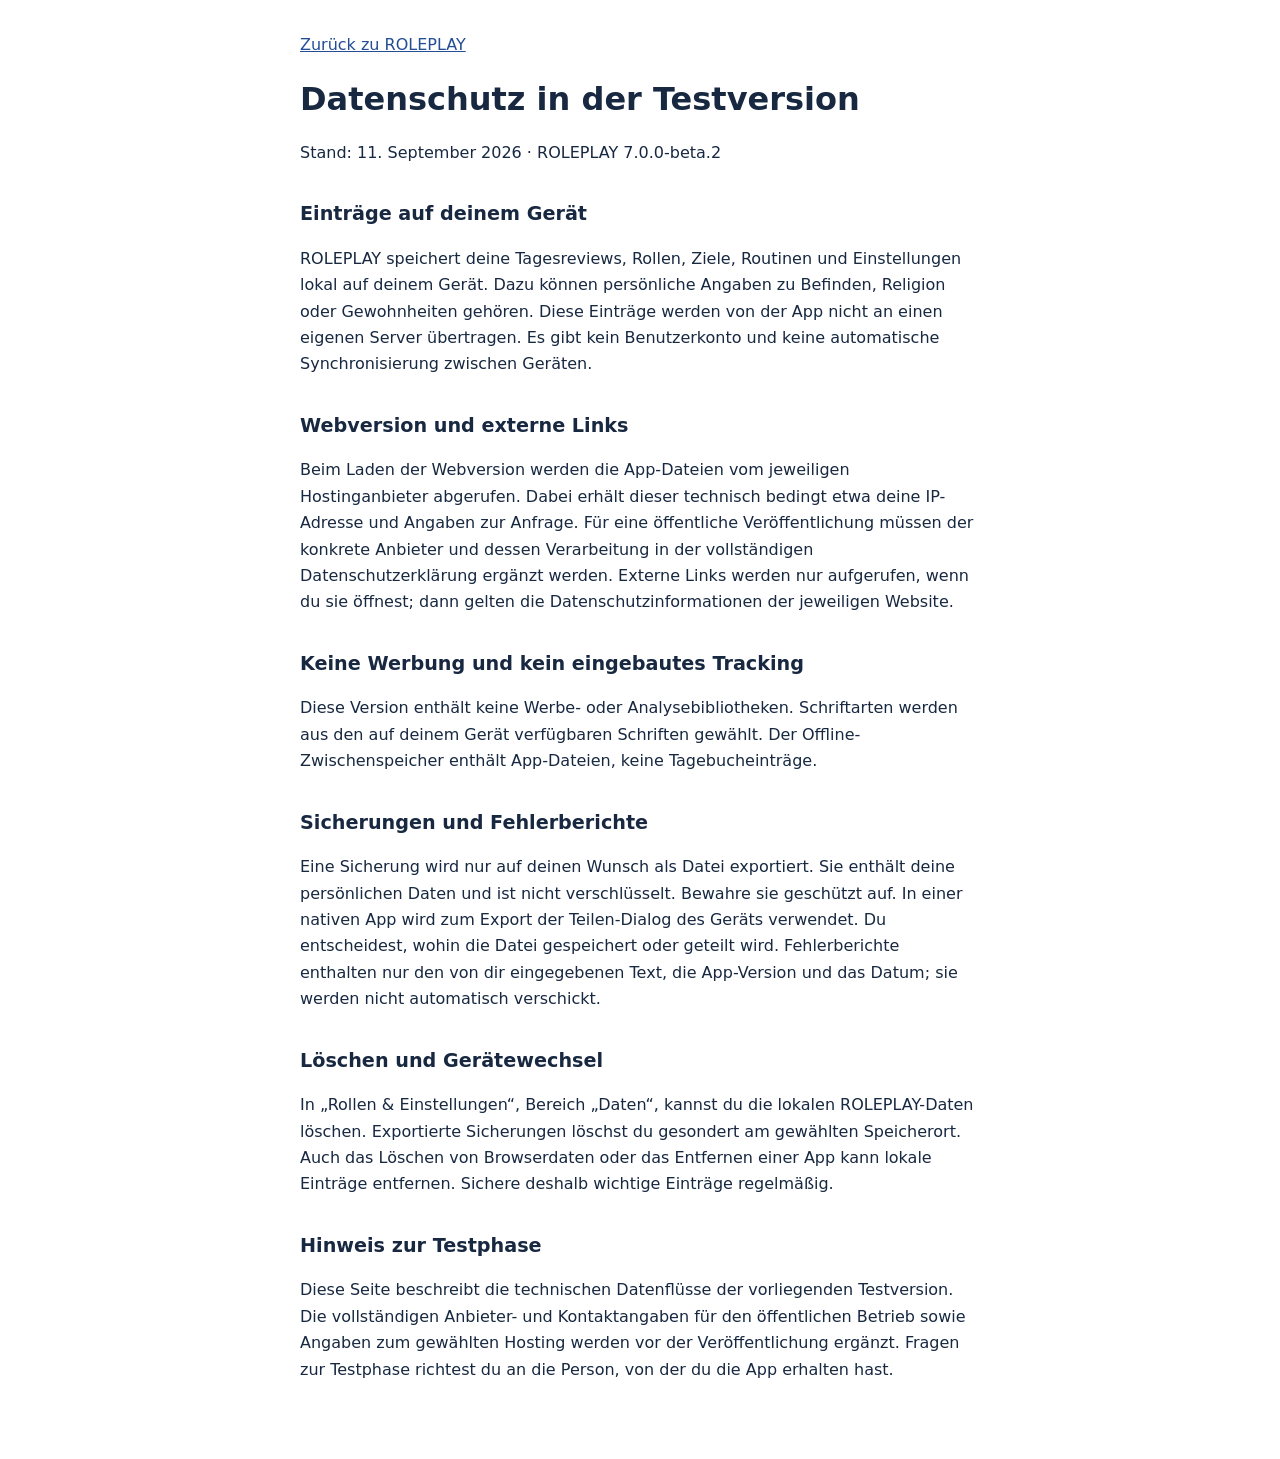
==== privacy.html @ 43131820 "Add files via upload" ====
<!doctype html><html lang="de"><head><meta charset="utf-8"><meta name="viewport" content="width=device-width,initial-scale=1"><title>Datenschutz · ROLEPLAY Testversion</title><style>body{max-width:680px;margin:0 auto;padding:32px 22px 60px;font-family:Futura,system-ui,sans-serif;line-height:1.65;color:#172840}h1{line-height:1.2}h2{margin-top:2rem;font-size:1.2rem}a{color:#234d94}</style></head><body><a href="index.html">Zurück zu ROLEPLAY</a><h1>Datenschutz in der Testversion</h1><p>Stand: 11. September 2026 · ROLEPLAY 7.0.0-beta.2</p><h2>Einträge auf deinem Gerät</h2><p>ROLEPLAY speichert deine Tagesreviews, Rollen, Ziele, Routinen und Einstellungen lokal auf deinem Gerät. Dazu können persönliche Angaben zu Befinden, Religion oder Gewohnheiten gehören. Diese Einträge werden von der App nicht an einen eigenen Server übertragen. Es gibt kein Benutzerkonto und keine automatische Synchronisierung zwischen Geräten.</p><h2>Webversion und externe Links</h2><p>Beim Laden der Webversion werden die App-Dateien vom jeweiligen Hostinganbieter abgerufen. Dabei erhält dieser technisch bedingt etwa deine IP-Adresse und Angaben zur Anfrage. Für eine öffentliche Veröffentlichung müssen der konkrete Anbieter und dessen Verarbeitung in der vollständigen Datenschutzerklärung ergänzt werden. Externe Links werden nur aufgerufen, wenn du sie öffnest; dann gelten die Datenschutzinformationen der jeweiligen Website.</p><h2>Keine Werbung und kein eingebautes Tracking</h2><p>Diese Version enthält keine Werbe- oder Analysebibliotheken. Schriftarten werden aus den auf deinem Gerät verfügbaren Schriften gewählt. Der Offline-Zwischenspeicher enthält App-Dateien, keine Tagebucheinträge.</p><h2>Sicherungen und Fehlerberichte</h2><p>Eine Sicherung wird nur auf deinen Wunsch als Datei exportiert. Sie enthält deine persönlichen Daten und ist nicht verschlüsselt. Bewahre sie geschützt auf. In einer nativen App wird zum Export der Teilen-Dialog des Geräts verwendet. Du entscheidest, wohin die Datei gespeichert oder geteilt wird. Fehlerberichte enthalten nur den von dir eingegebenen Text, die App-Version und das Datum; sie werden nicht automatisch verschickt.</p><h2>Löschen und Gerätewechsel</h2><p>In „Rollen & Einstellungen“, Bereich „Daten“, kannst du die lokalen ROLEPLAY-Daten löschen. Exportierte Sicherungen löschst du gesondert am gewählten Speicherort. Auch das Löschen von Browserdaten oder das Entfernen einer App kann lokale Einträge entfernen. Sichere deshalb wichtige Einträge regelmäßig.</p><h2>Hinweis zur Testphase</h2><p>Diese Seite beschreibt die technischen Datenflüsse der vorliegenden Testversion. Die vollständigen Anbieter- und Kontaktangaben für den öffentlichen Betrieb sowie Angaben zum gewählten Hosting werden vor der Veröffentlichung ergänzt. Fragen zur Testphase richtest du an die Person, von der du die App erhalten hast.</p></body></html>
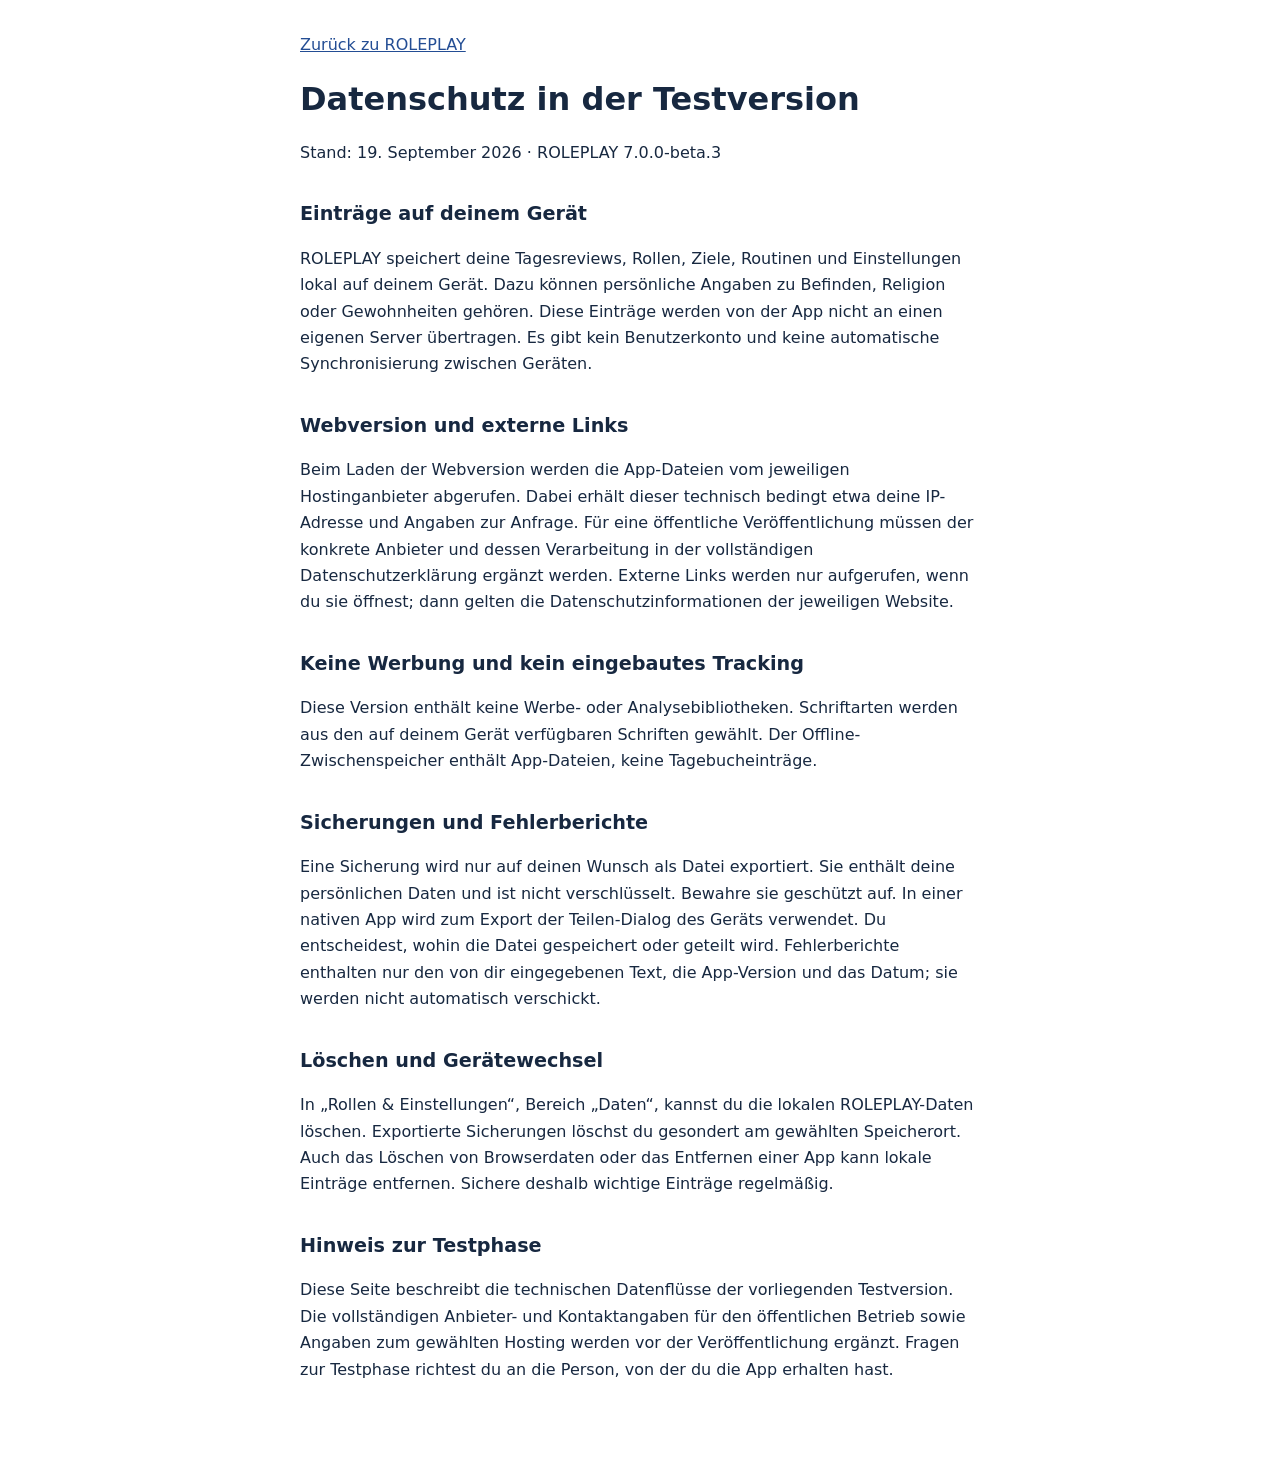
==== commit b468ce63: "Add files via upload" ====
--- a/privacy.html
+++ b/privacy.html
@@ -1 +1 @@
-<!doctype html><html lang="de"><head><meta charset="utf-8"><meta name="viewport" content="width=device-width,initial-scale=1"><title>Datenschutz · ROLEPLAY Testversion</title><style>body{max-width:680px;margin:0 auto;padding:32px 22px 60px;font-family:Futura,system-ui,sans-serif;line-height:1.65;color:#172840}h1{line-height:1.2}h2{margin-top:2rem;font-size:1.2rem}a{color:#234d94}</style></head><body><a href="index.html">Zurück zu ROLEPLAY</a><h1>Datenschutz in der Testversion</h1><p>Stand: 11. September 2026 · ROLEPLAY 7.0.0-beta.2</p><h2>Einträge auf deinem Gerät</h2><p>ROLEPLAY speichert deine Tagesreviews, Rollen, Ziele, Routinen und Einstellungen lokal auf deinem Gerät. Dazu können persönliche Angaben zu Befinden, Religion oder Gewohnheiten gehören. Diese Einträge werden von der App nicht an einen eigenen Server übertragen. Es gibt kein Benutzerkonto und keine automatische Synchronisierung zwischen Geräten.</p><h2>Webversion und externe Links</h2><p>Beim Laden der Webversion werden die App-Dateien vom jeweiligen Hostinganbieter abgerufen. Dabei erhält dieser technisch bedingt etwa deine IP-Adresse und Angaben zur Anfrage. Für eine öffentliche Veröffentlichung müssen der konkrete Anbieter und dessen Verarbeitung in der vollständigen Datenschutzerklärung ergänzt werden. Externe Links werden nur aufgerufen, wenn du sie öffnest; dann gelten die Datenschutzinformationen der jeweiligen Website.</p><h2>Keine Werbung und kein eingebautes Tracking</h2><p>Diese Version enthält keine Werbe- oder Analysebibliotheken. Schriftarten werden aus den auf deinem Gerät verfügbaren Schriften gewählt. Der Offline-Zwischenspeicher enthält App-Dateien, keine Tagebucheinträge.</p><h2>Sicherungen und Fehlerberichte</h2><p>Eine Sicherung wird nur auf deinen Wunsch als Datei exportiert. Sie enthält deine persönlichen Daten und ist nicht verschlüsselt. Bewahre sie geschützt auf. In einer nativen App wird zum Export der Teilen-Dialog des Geräts verwendet. Du entscheidest, wohin die Datei gespeichert oder geteilt wird. Fehlerberichte enthalten nur den von dir eingegebenen Text, die App-Version und das Datum; sie werden nicht automatisch verschickt.</p><h2>Löschen und Gerätewechsel</h2><p>In „Rollen & Einstellungen“, Bereich „Daten“, kannst du die lokalen ROLEPLAY-Daten löschen. Exportierte Sicherungen löschst du gesondert am gewählten Speicherort. Auch das Löschen von Browserdaten oder das Entfernen einer App kann lokale Einträge entfernen. Sichere deshalb wichtige Einträge regelmäßig.</p><h2>Hinweis zur Testphase</h2><p>Diese Seite beschreibt die technischen Datenflüsse der vorliegenden Testversion. Die vollständigen Anbieter- und Kontaktangaben für den öffentlichen Betrieb sowie Angaben zum gewählten Hosting werden vor der Veröffentlichung ergänzt. Fragen zur Testphase richtest du an die Person, von der du die App erhalten hast.</p></body></html>
+<!doctype html><html lang="de"><head><meta charset="utf-8"><meta name="viewport" content="width=device-width,initial-scale=1"><title>Datenschutz · ROLEPLAY Testversion</title><style>body{max-width:680px;margin:0 auto;padding:32px 22px 60px;font-family:Futura,system-ui,sans-serif;line-height:1.65;color:#172840}h1{line-height:1.2}h2{margin-top:2rem;font-size:1.2rem}a{color:#234d94}</style></head><body><a href="index.html">Zurück zu ROLEPLAY</a><h1>Datenschutz in der Testversion</h1><p>Stand: 19. September 2026 · ROLEPLAY 7.0.0-beta.3</p><h2>Einträge auf deinem Gerät</h2><p>ROLEPLAY speichert deine Tagesreviews, Rollen, Ziele, Routinen und Einstellungen lokal auf deinem Gerät. Dazu können persönliche Angaben zu Befinden, Religion oder Gewohnheiten gehören. Diese Einträge werden von der App nicht an einen eigenen Server übertragen. Es gibt kein Benutzerkonto und keine automatische Synchronisierung zwischen Geräten.</p><h2>Webversion und externe Links</h2><p>Beim Laden der Webversion werden die App-Dateien vom jeweiligen Hostinganbieter abgerufen. Dabei erhält dieser technisch bedingt etwa deine IP-Adresse und Angaben zur Anfrage. Für eine öffentliche Veröffentlichung müssen der konkrete Anbieter und dessen Verarbeitung in der vollständigen Datenschutzerklärung ergänzt werden. Externe Links werden nur aufgerufen, wenn du sie öffnest; dann gelten die Datenschutzinformationen der jeweiligen Website.</p><h2>Keine Werbung und kein eingebautes Tracking</h2><p>Diese Version enthält keine Werbe- oder Analysebibliotheken. Schriftarten werden aus den auf deinem Gerät verfügbaren Schriften gewählt. Der Offline-Zwischenspeicher enthält App-Dateien, keine Tagebucheinträge.</p><h2>Sicherungen und Fehlerberichte</h2><p>Eine Sicherung wird nur auf deinen Wunsch als Datei exportiert. Sie enthält deine persönlichen Daten und ist nicht verschlüsselt. Bewahre sie geschützt auf. In einer nativen App wird zum Export der Teilen-Dialog des Geräts verwendet. Du entscheidest, wohin die Datei gespeichert oder geteilt wird. Fehlerberichte enthalten nur den von dir eingegebenen Text, die App-Version und das Datum; sie werden nicht automatisch verschickt.</p><h2>Löschen und Gerätewechsel</h2><p>In „Rollen & Einstellungen“, Bereich „Daten“, kannst du die lokalen ROLEPLAY-Daten löschen. Exportierte Sicherungen löschst du gesondert am gewählten Speicherort. Auch das Löschen von Browserdaten oder das Entfernen einer App kann lokale Einträge entfernen. Sichere deshalb wichtige Einträge regelmäßig.</p><h2>Hinweis zur Testphase</h2><p>Diese Seite beschreibt die technischen Datenflüsse der vorliegenden Testversion. Die vollständigen Anbieter- und Kontaktangaben für den öffentlichen Betrieb sowie Angaben zum gewählten Hosting werden vor der Veröffentlichung ergänzt. Fragen zur Testphase richtest du an die Person, von der du die App erhalten hast.</p></body></html>
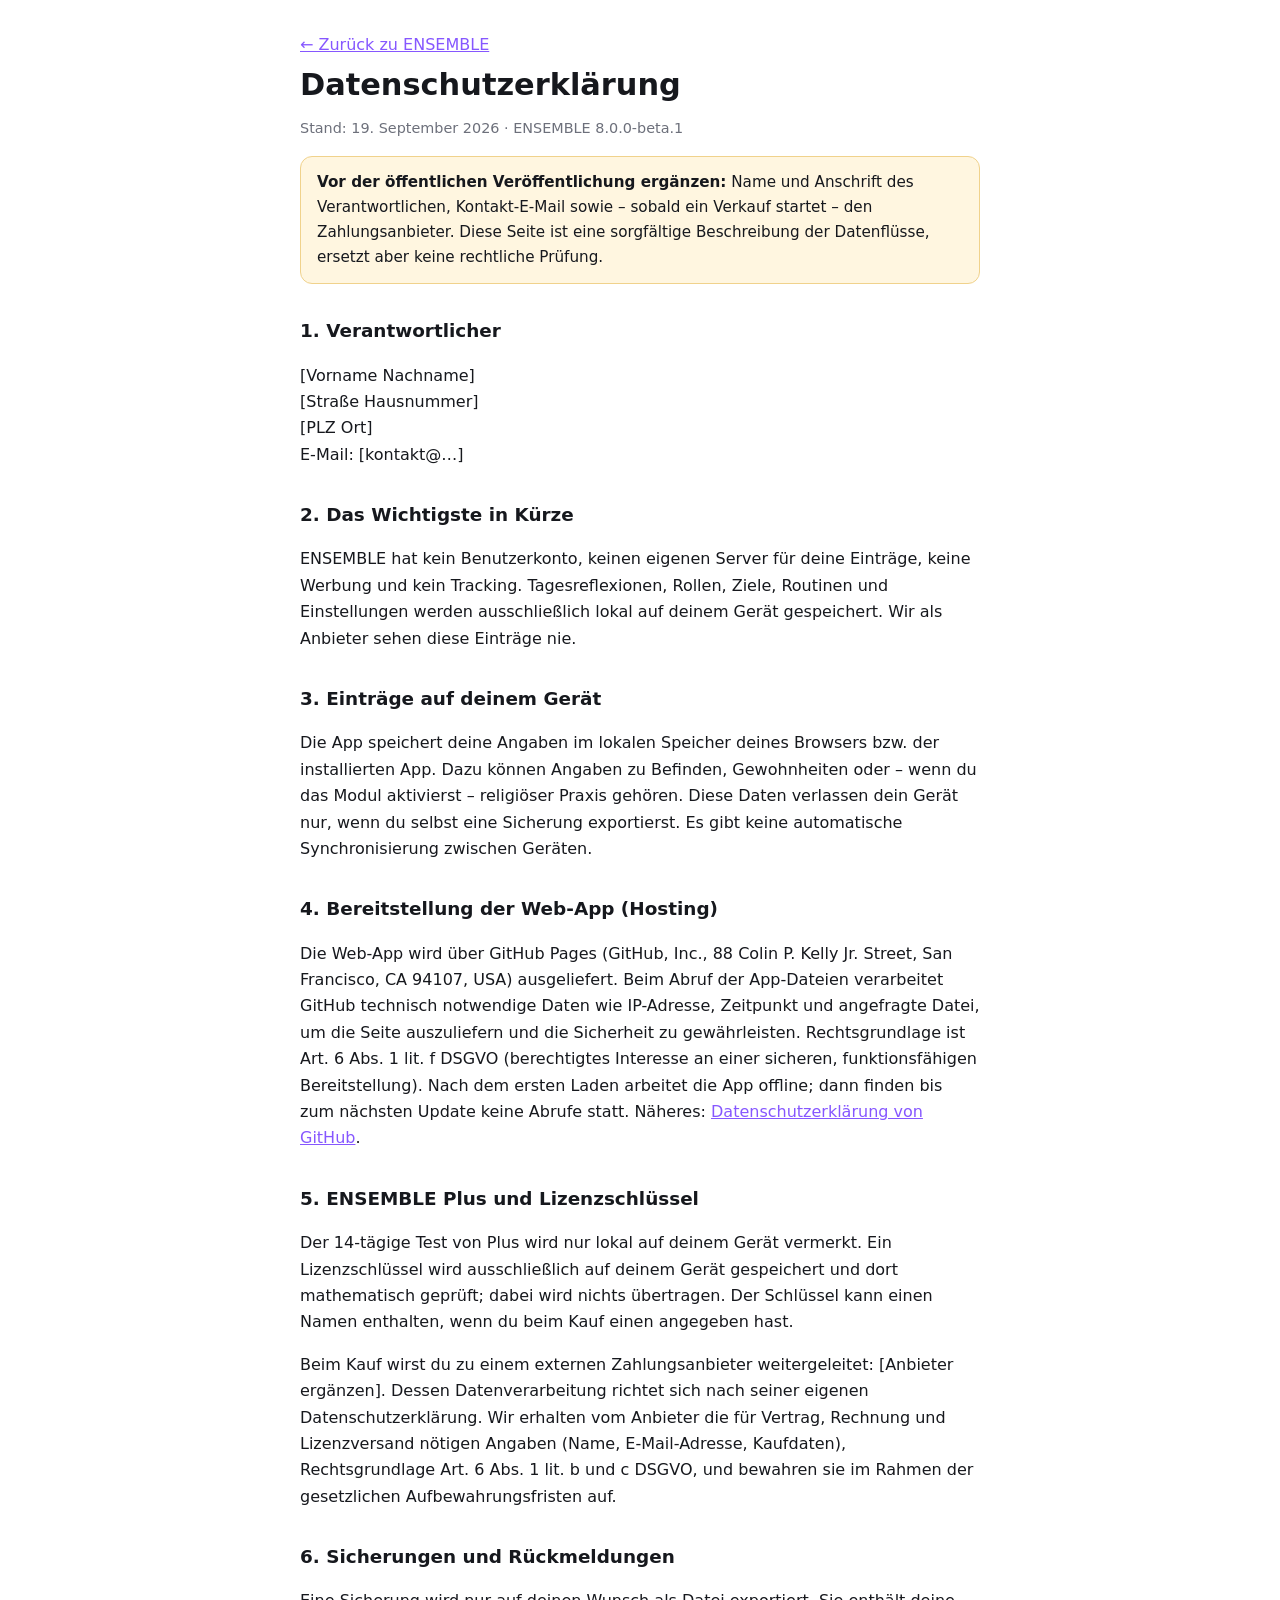
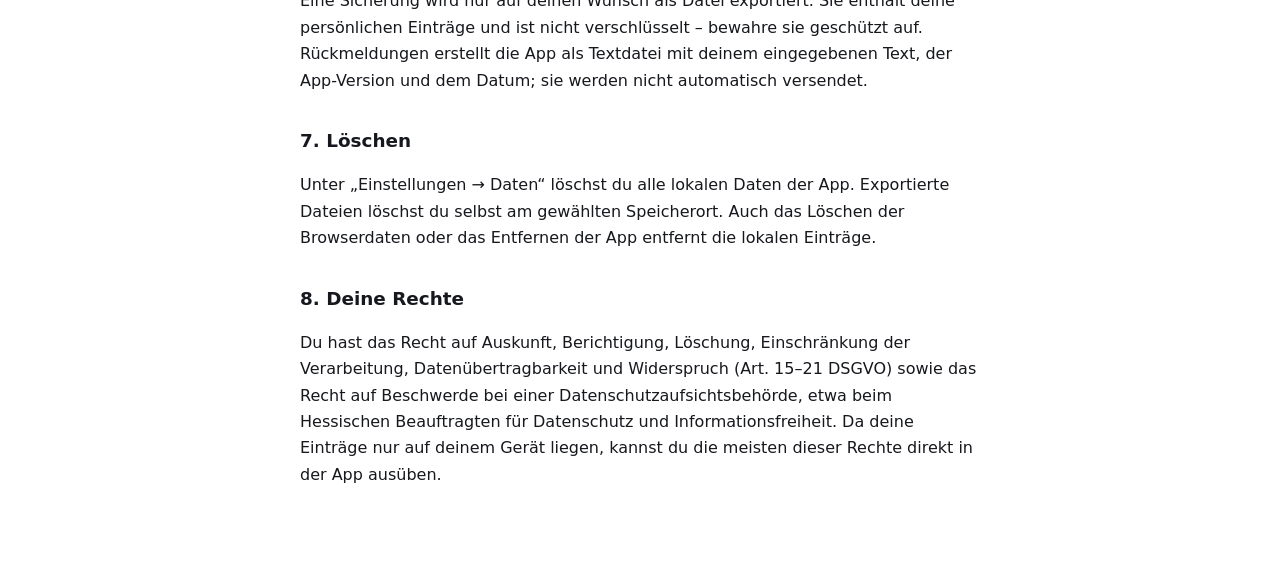
==== commit 93ca8e8a: "Add files via upload" ====
--- a/privacy.html
+++ b/privacy.html
@@ -1 +1,45 @@
-<!doctype html><html lang="de"><head><meta charset="utf-8"><meta name="viewport" content="width=device-width,initial-scale=1"><title>Datenschutz · ROLEPLAY Testversion</title><style>body{max-width:680px;margin:0 auto;padding:32px 22px 60px;font-family:Futura,system-ui,sans-serif;line-height:1.65;color:#172840}h1{line-height:1.2}h2{margin-top:2rem;font-size:1.2rem}a{color:#234d94}</style></head><body><a href="index.html">Zurück zu ROLEPLAY</a><h1>Datenschutz in der Testversion</h1><p>Stand: 19. September 2026 · ROLEPLAY 7.0.0-beta.3</p><h2>Einträge auf deinem Gerät</h2><p>ROLEPLAY speichert deine Tagesreviews, Rollen, Ziele, Routinen und Einstellungen lokal auf deinem Gerät. Dazu können persönliche Angaben zu Befinden, Religion oder Gewohnheiten gehören. Diese Einträge werden von der App nicht an einen eigenen Server übertragen. Es gibt kein Benutzerkonto und keine automatische Synchronisierung zwischen Geräten.</p><h2>Webversion und externe Links</h2><p>Beim Laden der Webversion werden die App-Dateien vom jeweiligen Hostinganbieter abgerufen. Dabei erhält dieser technisch bedingt etwa deine IP-Adresse und Angaben zur Anfrage. Für eine öffentliche Veröffentlichung müssen der konkrete Anbieter und dessen Verarbeitung in der vollständigen Datenschutzerklärung ergänzt werden. Externe Links werden nur aufgerufen, wenn du sie öffnest; dann gelten die Datenschutzinformationen der jeweiligen Website.</p><h2>Keine Werbung und kein eingebautes Tracking</h2><p>Diese Version enthält keine Werbe- oder Analysebibliotheken. Schriftarten werden aus den auf deinem Gerät verfügbaren Schriften gewählt. Der Offline-Zwischenspeicher enthält App-Dateien, keine Tagebucheinträge.</p><h2>Sicherungen und Fehlerberichte</h2><p>Eine Sicherung wird nur auf deinen Wunsch als Datei exportiert. Sie enthält deine persönlichen Daten und ist nicht verschlüsselt. Bewahre sie geschützt auf. In einer nativen App wird zum Export der Teilen-Dialog des Geräts verwendet. Du entscheidest, wohin die Datei gespeichert oder geteilt wird. Fehlerberichte enthalten nur den von dir eingegebenen Text, die App-Version und das Datum; sie werden nicht automatisch verschickt.</p><h2>Löschen und Gerätewechsel</h2><p>In „Rollen & Einstellungen“, Bereich „Daten“, kannst du die lokalen ROLEPLAY-Daten löschen. Exportierte Sicherungen löschst du gesondert am gewählten Speicherort. Auch das Löschen von Browserdaten oder das Entfernen einer App kann lokale Einträge entfernen. Sichere deshalb wichtige Einträge regelmäßig.</p><h2>Hinweis zur Testphase</h2><p>Diese Seite beschreibt die technischen Datenflüsse der vorliegenden Testversion. Die vollständigen Anbieter- und Kontaktangaben für den öffentlichen Betrieb sowie Angaben zum gewählten Hosting werden vor der Veröffentlichung ergänzt. Fragen zur Testphase richtest du an die Person, von der du die App erhalten hast.</p></body></html>
+<!doctype html>
+<html lang="de">
+<head>
+<meta charset="utf-8">
+<meta name="viewport" content="width=device-width,initial-scale=1">
+<title>Datenschutz · ENSEMBLE</title>
+<style>
+  body{max-width:680px;margin:0 auto;padding:32px 22px 64px;font-family:"Futura","Avenir Next",-apple-system,BlinkMacSystemFont,system-ui,sans-serif;line-height:1.65;color:#16181d;background:#fff}
+  h1{line-height:1.15;font-size:1.9rem;margin:.6rem 0 .2rem}h2{margin-top:2rem;font-size:1.15rem}
+  a{color:#8657ff}.meta{color:#6d707b;font-size:.9rem}.todo{background:#fff6e0;border:1px solid #f0d28c;border-radius:12px;padding:.8rem 1rem;font-size:.95rem}
+</style>
+</head>
+<body>
+<a href="index.html">← Zurück zu ENSEMBLE</a>
+<h1>Datenschutzerklärung</h1>
+<p class="meta">Stand: 19. September 2026 · ENSEMBLE 8.0.0-beta.1</p>
+
+<p class="todo"><strong>Vor der öffentlichen Veröffentlichung ergänzen:</strong> Name und Anschrift des Verantwortlichen, Kontakt-E-Mail sowie – sobald ein Verkauf startet – den Zahlungsanbieter. Diese Seite ist eine sorgfältige Beschreibung der Datenflüsse, ersetzt aber keine rechtliche Prüfung.</p>
+
+<h2>1. Verantwortlicher</h2>
+<p>[Vorname Nachname]<br>[Straße Hausnummer]<br>[PLZ Ort]<br>E-Mail: [kontakt@…]</p>
+
+<h2>2. Das Wichtigste in Kürze</h2>
+<p>ENSEMBLE hat kein Benutzerkonto, keinen eigenen Server für deine Einträge, keine Werbung und kein Tracking. Tagesreflexionen, Rollen, Ziele, Routinen und Einstellungen werden ausschließlich lokal auf deinem Gerät gespeichert. Wir als Anbieter sehen diese Einträge nie.</p>
+
+<h2>3. Einträge auf deinem Gerät</h2>
+<p>Die App speichert deine Angaben im lokalen Speicher deines Browsers bzw. der installierten App. Dazu können Angaben zu Befinden, Gewohnheiten oder – wenn du das Modul aktivierst – religiöser Praxis gehören. Diese Daten verlassen dein Gerät nur, wenn du selbst eine Sicherung exportierst. Es gibt keine automatische Synchronisierung zwischen Geräten.</p>
+
+<h2>4. Bereitstellung der Web-App (Hosting)</h2>
+<p>Die Web-App wird über GitHub Pages (GitHub, Inc., 88 Colin P. Kelly Jr. Street, San Francisco, CA 94107, USA) ausgeliefert. Beim Abruf der App-Dateien verarbeitet GitHub technisch notwendige Daten wie IP-Adresse, Zeitpunkt und angefragte Datei, um die Seite auszuliefern und die Sicherheit zu gewährleisten. Rechtsgrundlage ist Art. 6 Abs. 1 lit. f DSGVO (berechtigtes Interesse an einer sicheren, funktionsfähigen Bereitstellung). Nach dem ersten Laden arbeitet die App offline; dann finden bis zum nächsten Update keine Abrufe statt. Näheres: <a href="https://docs.github.com/de/site-policy/privacy-policies/github-general-privacy-statement" rel="noopener" target="_blank">Datenschutzerklärung von GitHub</a>.</p>
+
+<h2>5. ENSEMBLE Plus und Lizenzschlüssel</h2>
+<p>Der 14-tägige Test von Plus wird nur lokal auf deinem Gerät vermerkt. Ein Lizenzschlüssel wird ausschließlich auf deinem Gerät gespeichert und dort mathematisch geprüft; dabei wird nichts übertragen. Der Schlüssel kann einen Namen enthalten, wenn du beim Kauf einen angegeben hast.</p>
+<p>Beim Kauf wirst du zu einem externen Zahlungsanbieter weitergeleitet: [Anbieter ergänzen]. Dessen Datenverarbeitung richtet sich nach seiner eigenen Datenschutzerklärung. Wir erhalten vom Anbieter die für Vertrag, Rechnung und Lizenzversand nötigen Angaben (Name, E-Mail-Adresse, Kaufdaten), Rechtsgrundlage Art. 6 Abs. 1 lit. b und c DSGVO, und bewahren sie im Rahmen der gesetzlichen Aufbewahrungsfristen auf.</p>
+
+<h2>6. Sicherungen und Rückmeldungen</h2>
+<p>Eine Sicherung wird nur auf deinen Wunsch als Datei exportiert. Sie enthält deine persönlichen Einträge und ist nicht verschlüsselt – bewahre sie geschützt auf. Rückmeldungen erstellt die App als Textdatei mit deinem eingegebenen Text, der App-Version und dem Datum; sie werden nicht automatisch versendet.</p>
+
+<h2>7. Löschen</h2>
+<p>Unter „Einstellungen → Daten“ löschst du alle lokalen Daten der App. Exportierte Dateien löschst du selbst am gewählten Speicherort. Auch das Löschen der Browserdaten oder das Entfernen der App entfernt die lokalen Einträge.</p>
+
+<h2>8. Deine Rechte</h2>
+<p>Du hast das Recht auf Auskunft, Berichtigung, Löschung, Einschränkung der Verarbeitung, Datenübertragbarkeit und Widerspruch (Art. 15–21 DSGVO) sowie das Recht auf Beschwerde bei einer Datenschutzaufsichtsbehörde, etwa beim Hessischen Beauftragten für Datenschutz und Informationsfreiheit. Da deine Einträge nur auf deinem Gerät liegen, kannst du die meisten dieser Rechte direkt in der App ausüben.</p>
+</body>
+</html>
